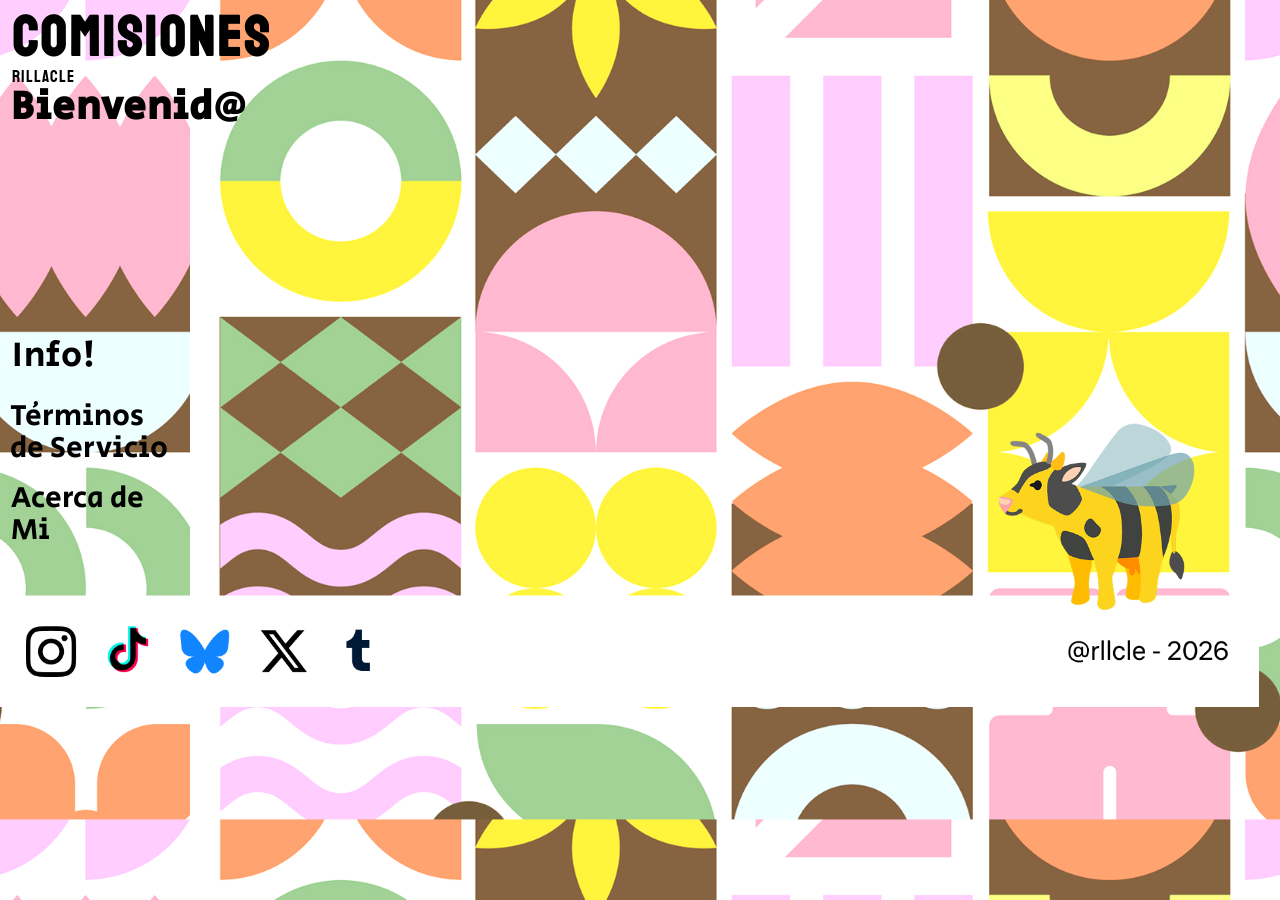
==== index.html @ 5f38009b "Finalizacion 16 Nov" ====
<!DOCTYPE html>
<html lang="es">
<head>
    <meta charset="UTF-8">
    <meta name="viewport" content="width=device-width, initial-scale=1.0">
    <title>Rillacle</title>
    <link rel="stylesheet" href="assets\css\STYLE-index.css">
</head>
<body>
    <header> 
        <h1>COMISIONES</h1>
        <p>Rillacle</p>
        <h3>Bienvenid@</h3> 
    </header>

    <nav>
        <p class="info-sub">Info!</p>
        <p class="tds-sub">Términos<br> de Servicio</p>
        <p class="abtMe-sub">Acerca de<br> Mi</p>
    </nav>

    <footer>
        <img src="assets/css/img/footer.png">
    </footer>
</body>
</html>
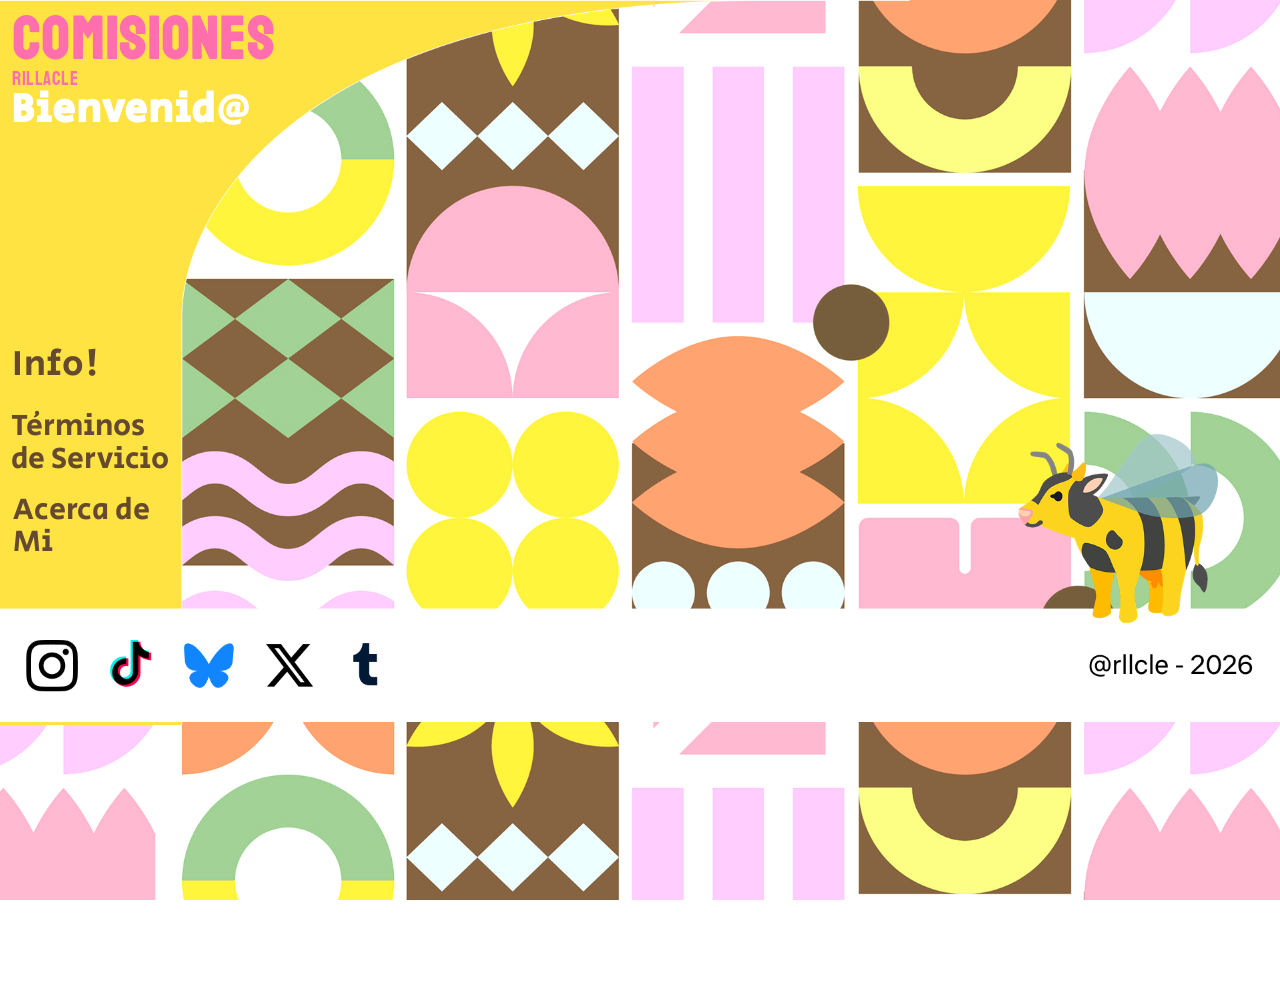
==== commit c4f4c7f4: "17 Nov - v1.3 (Final 17 de Noviembre)" ====
--- a/index.html
+++ b/index.html
@@ -19,6 +19,9 @@
         <p class="abtMe-sub">Acerca de<br> Mi</p>
     </nav>
 
+    <img src="../assets/css/img/Vector 1 color.png" class="decoration">
+    <div class="filler"></div>
+
     <footer>
         <img src="assets/css/img/footer.png">
     </footer>
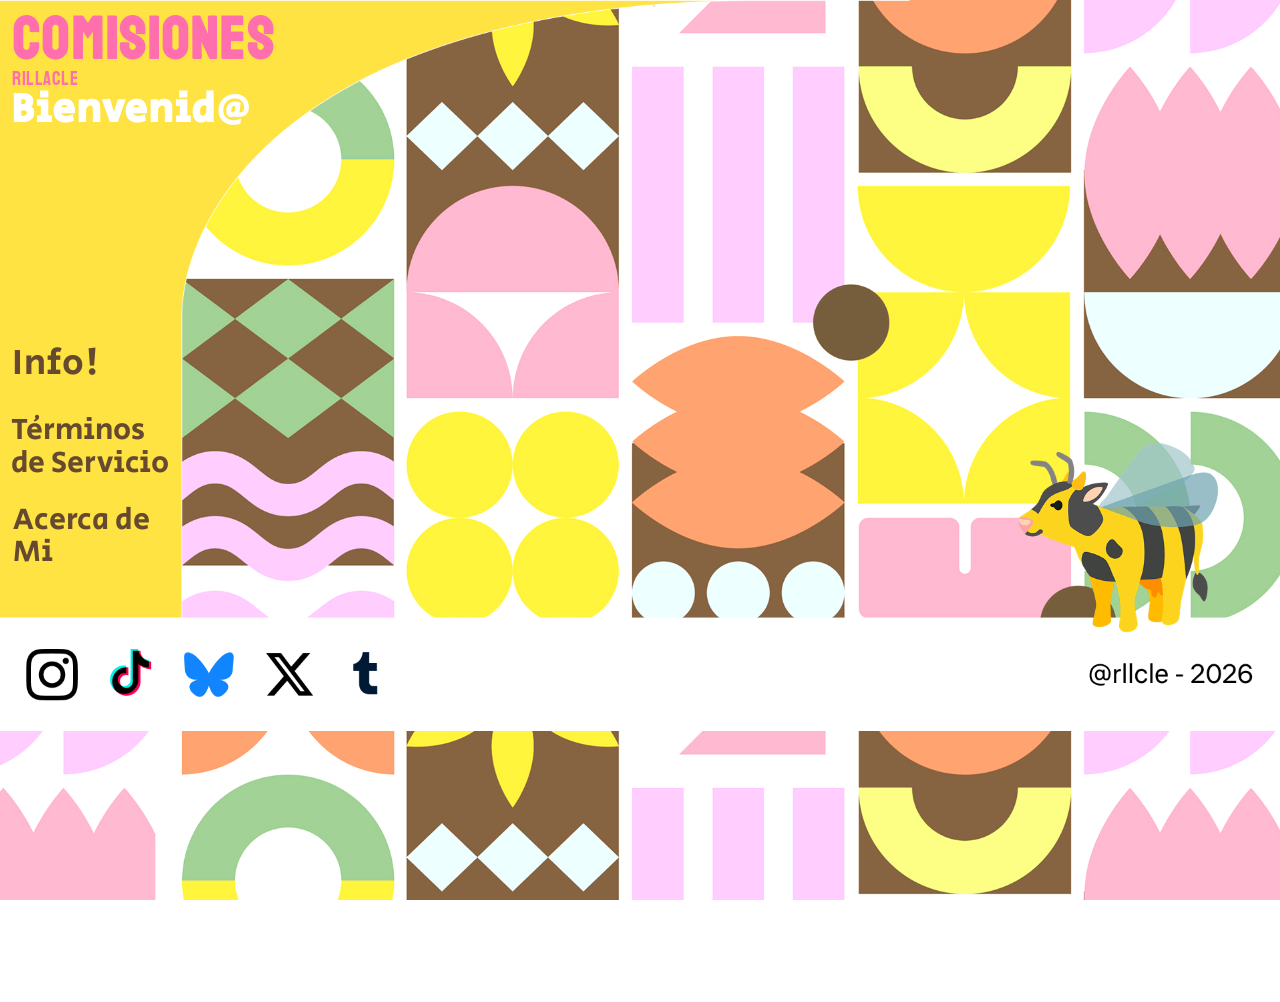
==== commit f5cc8bee: "18 Nov - v2 (Final 18 de Noviembre)" ====
--- a/index.html
+++ b/index.html
@@ -14,16 +14,24 @@
     </header>
 
     <nav>
-        <p class="info-sub">Info!</p>
-        <p class="tds-sub">Términos<br> de Servicio</p>
-        <p class="abtMe-sub">Acerca de<br> Mi</p>
+        <a class="info-sub" href="pags html/info.html">Info!</a>
+        <br>
+        <a class="tds-sub">Términos<br> de Servicio</a>
+        <br>
+        <a class="abtMe-sub">Acerca de<br> Mi</a>
     </nav>
 
-    <img src="../assets/css/img/Vector 1 color.png" class="decoration">
+    <img src="assets\css\img\Vector 1 color.png" class="decoration">
     <div class="filler"></div>
 
     <footer>
-        <img src="assets/css/img/footer.png">
+    <img src="assets/css/img/footer.png">
+
+    <a class="social instagram" href="https://www.instagram.com/rllcle/" target="_blank" aria-label="Social 1"></a>
+    <a class="social tiktok" href="https://www.tiktok.com/@ssineal" target="_blank" aria-label="Social 2"></a>
+    <a class="social bluesky" href="https://bsky.app/profile/rlcle.bsky.social" target="_blank" aria-label="Social 3"></a>
+    <a class="social twitter" href="https://x.com/rllcle" target="_blank" aria-label="Social 4"></a>
+    <a class="social tumblr" href="https://..." target="_blank" aria-label="Social 5"></a>
     </footer>
 </body>
 </html>
